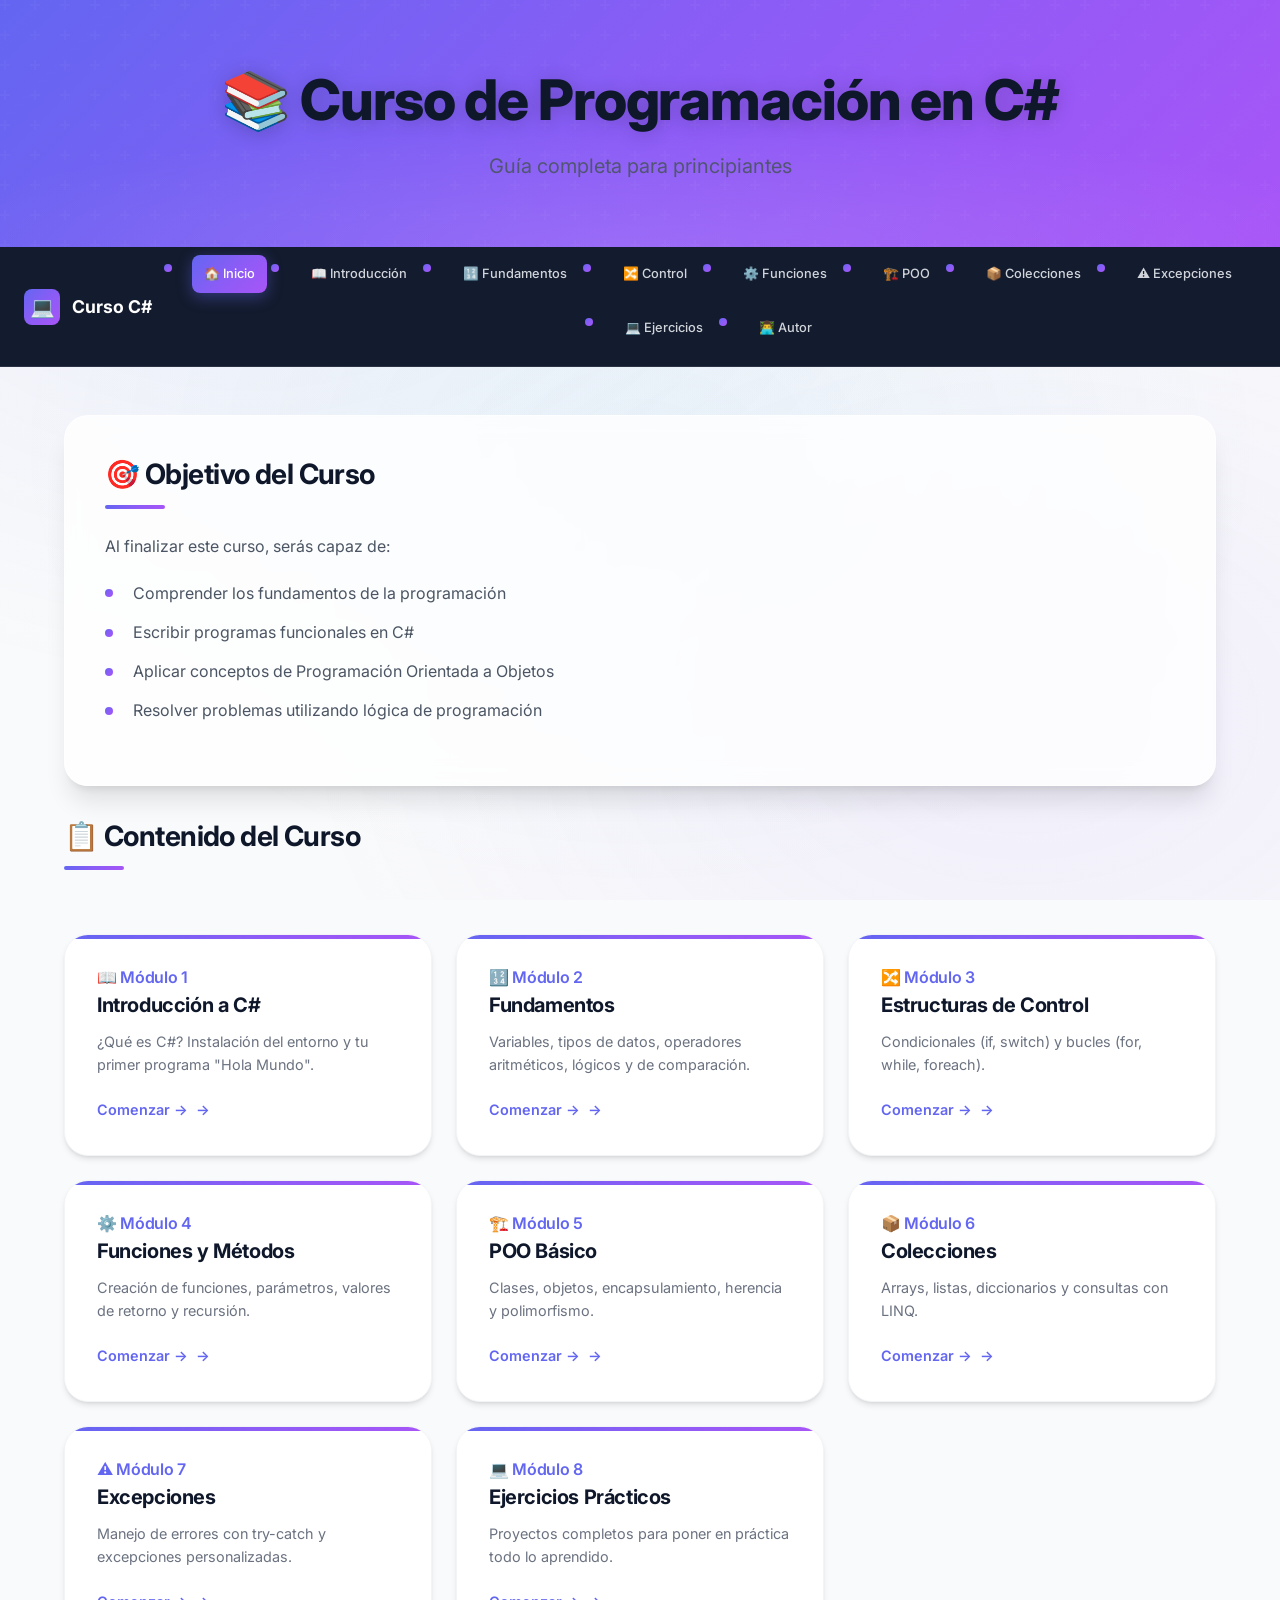
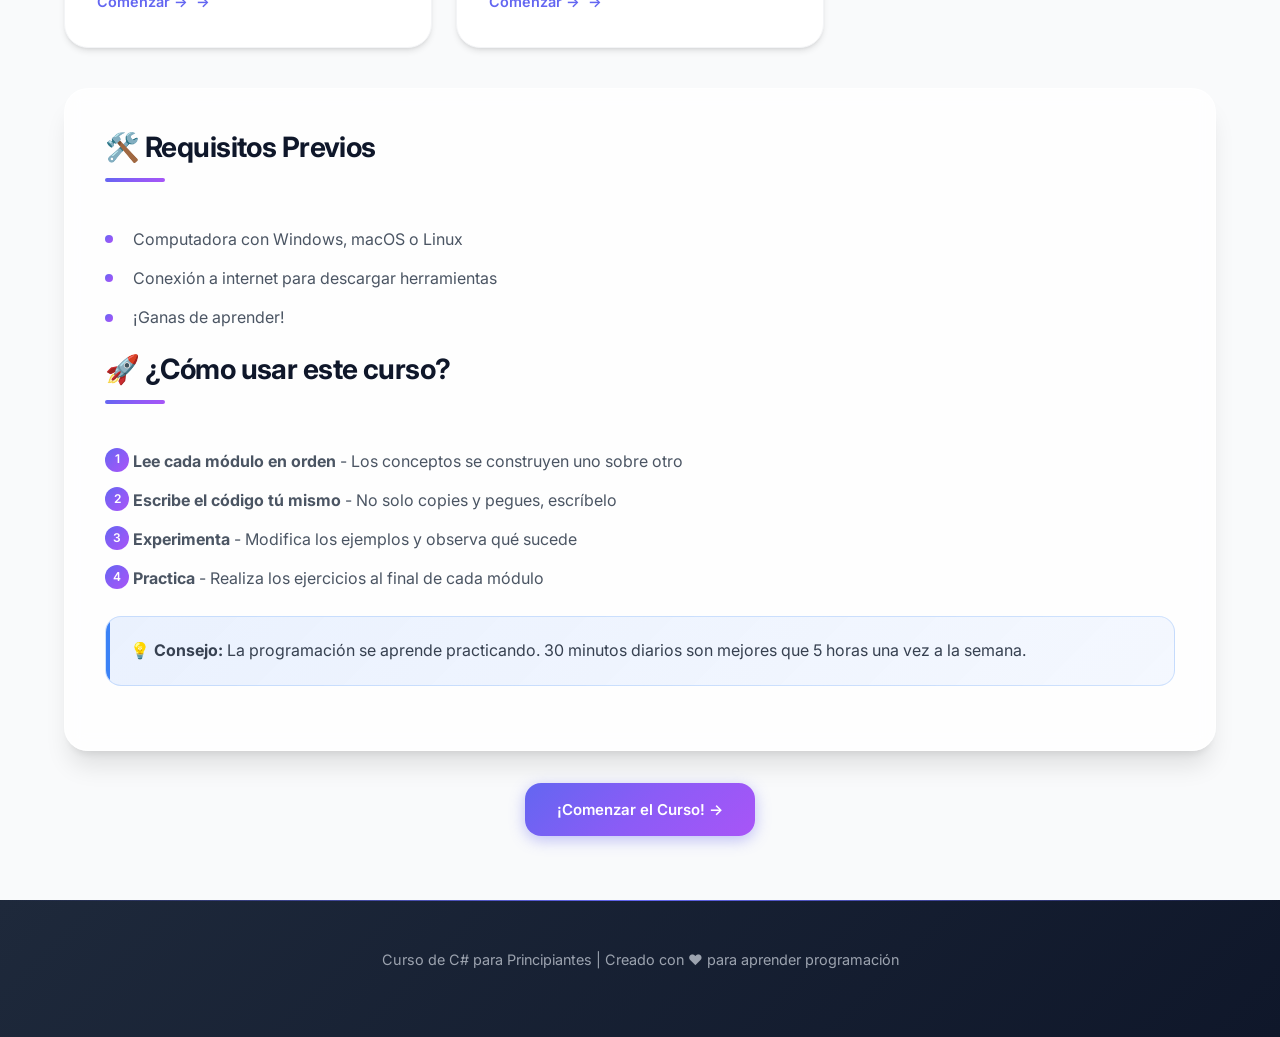
==== index.html @ 80a23704 "Curso de C# para principiantes" ====
<!DOCTYPE html>
<html lang="es">
<head>
    <meta charset="UTF-8">
    <meta name="viewport" content="width=device-width, initial-scale=1.0">
    <title>Curso de C# para Principiantes</title>
    <link rel="stylesheet" href="css/styles.css">
</head>
<body>
    <header>
        <h1>📚 Curso de Programación en C#</h1>
        <p>Guía completa para principiantes</p>
    </header>

    <nav>
        <div class="nav-container">
            <a href="index.html" class="nav-logo">
                <span class="nav-logo-icon">💻</span>
                <span>Curso C#</span>
            </a>
            <button class="nav-toggle" aria-label="Menú" onclick="this.classList.toggle('active'); document.querySelector('nav ul').classList.toggle('active');">
                <span></span>
                <span></span>
                <span></span>
            </button>
            <ul>
                <li><a href="index.html" class="active">🏠 Inicio</a></li>
                <li><a href="modulo-01.html">📖 Introducción</a></li>
                <li><a href="modulo-02.html">🔢 Fundamentos</a></li>
                <li><a href="modulo-03.html">🔀 Control</a></li>
                <li><a href="modulo-04.html">⚙️ Funciones</a></li>
                <li><a href="modulo-05.html">🏗️ POO</a></li>
                <li><a href="modulo-06.html">📦 Colecciones</a></li>
                <li><a href="modulo-07.html">⚠️ Excepciones</a></li>
                <li><a href="modulo-08.html">💻 Ejercicios</a></li>
                <li><a href="about.html">👨‍💻 Autor</a></li>
            </ul>
        </div>
    </nav>

    <main>
        <div class="container">
            <h2>🎯 Objetivo del Curso</h2>
            <p>Al finalizar este curso, serás capaz de:</p>
            <ul>
                <li>Comprender los fundamentos de la programación</li>
                <li>Escribir programas funcionales en C#</li>
                <li>Aplicar conceptos de Programación Orientada a Objetos</li>
                <li>Resolver problemas utilizando lógica de programación</li>
            </ul>
        </div>

        <h2>📋 Contenido del Curso</h2>
        
        <div class="module-grid">
            <div class="module-card">
                <h3>📖 Módulo 1</h3>
                <h4>Introducción a C#</h4>
                <p>¿Qué es C#? Instalación del entorno y tu primer programa "Hola Mundo".</p>
                <a href="modulo-01.html">Comenzar →</a>
            </div>

            <div class="module-card">
                <h3>🔢 Módulo 2</h3>
                <h4>Fundamentos</h4>
                <p>Variables, tipos de datos, operadores aritméticos, lógicos y de comparación.</p>
                <a href="modulo-02.html">Comenzar →</a>
            </div>

            <div class="module-card">
                <h3>🔀 Módulo 3</h3>
                <h4>Estructuras de Control</h4>
                <p>Condicionales (if, switch) y bucles (for, while, foreach).</p>
                <a href="modulo-03.html">Comenzar →</a>
            </div>

            <div class="module-card">
                <h3>⚙️ Módulo 4</h3>
                <h4>Funciones y Métodos</h4>
                <p>Creación de funciones, parámetros, valores de retorno y recursión.</p>
                <a href="modulo-04.html">Comenzar →</a>
            </div>

            <div class="module-card">
                <h3>🏗️ Módulo 5</h3>
                <h4>POO Básico</h4>
                <p>Clases, objetos, encapsulamiento, herencia y polimorfismo.</p>
                <a href="modulo-05.html">Comenzar →</a>
            </div>

            <div class="module-card">
                <h3>📦 Módulo 6</h3>
                <h4>Colecciones</h4>
                <p>Arrays, listas, diccionarios y consultas con LINQ.</p>
                <a href="modulo-06.html">Comenzar →</a>
            </div>

            <div class="module-card">
                <h3>⚠️ Módulo 7</h3>
                <h4>Excepciones</h4>
                <p>Manejo de errores con try-catch y excepciones personalizadas.</p>
                <a href="modulo-07.html">Comenzar →</a>
            </div>

            <div class="module-card">
                <h3>💻 Módulo 8</h3>
                <h4>Ejercicios Prácticos</h4>
                <p>Proyectos completos para poner en práctica todo lo aprendido.</p>
                <a href="modulo-08.html">Comenzar →</a>
            </div>
        </div>

        <div class="container">
            <h2>🛠️ Requisitos Previos</h2>
            <ul>
                <li>Computadora con Windows, macOS o Linux</li>
                <li>Conexión a internet para descargar herramientas</li>
                <li>¡Ganas de aprender!</li>
            </ul>

            <h2>🚀 ¿Cómo usar este curso?</h2>
            <ol>
                <li><strong>Lee cada módulo en orden</strong> - Los conceptos se construyen uno sobre otro</li>
                <li><strong>Escribe el código tú mismo</strong> - No solo copies y pegues, escríbelo</li>
                <li><strong>Experimenta</strong> - Modifica los ejemplos y observa qué sucede</li>
                <li><strong>Practica</strong> - Realiza los ejercicios al final de cada módulo</li>
            </ol>

            <div class="note note-info">
                <strong>💡 Consejo:</strong> La programación se aprende practicando. 30 minutos diarios son mejores que 5 horas una vez a la semana.
            </div>
        </div>

        <div style="text-align: center; margin-top: 2rem;">
            <a href="modulo-01.html" class="btn btn-primary">¡Comenzar el Curso! →</a>
        </div>
    </main>

    <footer>
        <p>Curso de C# para Principiantes | Creado con ❤️ para aprender programación</p>
    </footer>
</body>
</html>
---- css/styles.css ----
/* ============================================
   Curso de C# - Estilos Modernos 2024
   Glassmorphism + Gradientes + Animaciones
   ============================================ */

@import url('https://fonts.googleapis.com/css2?family=Inter:wght@300;400;500;600;700;800&family=JetBrains+Mono:wght@400;500&display=swap');

:root {
    /* Colores principales */
    --primary: #6366f1;
    --primary-dark: #4f46e5;
    --primary-light: #818cf8;
    --secondary: #8b5cf6;
    --accent: #06b6d4;
    
    /* Colores de estado */
    --success: #10b981;
    --warning: #f59e0b;
    --danger: #ef4444;
    --info: #3b82f6;
    
    /* Neutros */
    --dark: #0f172a;
    --dark-light: #1e293b;
    --gray-900: #111827;
    --gray-800: #1f2937;
    --gray-700: #374151;
    --gray-600: #4b5563;
    --gray-500: #6b7280;
    --gray-400: #9ca3af;
    --gray-300: #d1d5db;
    --gray-200: #e5e7eb;
    --gray-100: #f3f4f6;
    --gray-50: #f9fafb;
    --white: #ffffff;
    
    /* Código */
    --code-bg: #0d1117;
    --code-text: #e6edf3;
    
    /* Gradientes */
    --gradient-primary: linear-gradient(135deg, #6366f1 0%, #8b5cf6 50%, #a855f7 100%);
    --gradient-dark: linear-gradient(135deg, #1e293b 0%, #0f172a 100%);
    --gradient-glass: linear-gradient(135deg, rgba(255,255,255,0.1) 0%, rgba(255,255,255,0.05) 100%);
    
    /* Sombras */
    --shadow-sm: 0 1px 2px 0 rgb(0 0 0 / 0.05);
    --shadow: 0 4px 6px -1px rgb(0 0 0 / 0.1), 0 2px 4px -2px rgb(0 0 0 / 0.1);
    --shadow-md: 0 10px 15px -3px rgb(0 0 0 / 0.1), 0 4px 6px -4px rgb(0 0 0 / 0.1);
    --shadow-lg: 0 20px 25px -5px rgb(0 0 0 / 0.1), 0 8px 10px -6px rgb(0 0 0 / 0.1);
    --shadow-xl: 0 25px 50px -12px rgb(0 0 0 / 0.25);
    --shadow-glow: 0 0 40px rgba(99, 102, 241, 0.3);
    
    /* Bordes */
    --radius-sm: 0.375rem;
    --radius: 0.5rem;
    --radius-md: 0.75rem;
    --radius-lg: 1rem;
    --radius-xl: 1.5rem;
    --radius-2xl: 2rem;
    
    /* Transiciones */
    --transition-fast: 150ms cubic-bezier(0.4, 0, 0.2, 1);
    --transition: 300ms cubic-bezier(0.4, 0, 0.2, 1);
    --transition-slow: 500ms cubic-bezier(0.4, 0, 0.2, 1);
}

/* Reset y Base */
*, *::before, *::after {
    margin: 0;
    padding: 0;
    box-sizing: border-box;
}

html {
    scroll-behavior: smooth;
}

body {
    font-family: 'Inter', -apple-system, BlinkMacSystemFont, 'Segoe UI', Roboto, sans-serif;
    font-size: 16px;
    line-height: 1.7;
    color: var(--gray-700);
    background: var(--gray-50);
    min-height: 100vh;
    -webkit-font-smoothing: antialiased;
    -moz-osx-font-smoothing: grayscale;
}

/* Fondo animado */
body::before {
    content: '';
    position: fixed;
    top: 0;
    left: 0;
    width: 100%;
    height: 100%;
    background: 
        radial-gradient(ellipse at 20% 20%, rgba(99, 102, 241, 0.08) 0%, transparent 50%),
        radial-gradient(ellipse at 80% 80%, rgba(139, 92, 246, 0.08) 0%, transparent 50%),
        radial-gradient(ellipse at 50% 50%, rgba(6, 182, 212, 0.05) 0%, transparent 70%);
    pointer-events: none;
    z-index: -1;
}

/* ============================================
   HEADER
   ============================================ */
header {
    background: var(--gradient-primary);
    color: var(--white);
    padding: 4rem 2rem;
    text-align: center;
    position: relative;
    overflow: hidden;
}

header::before {
    content: '';
    position: absolute;
    top: 0;
    left: 0;
    right: 0;
    bottom: 0;
    background: url("data:image/svg+xml,%3Csvg width='60' height='60' viewBox='0 0 60 60' xmlns='http://www.w3.org/2000/svg'%3E%3Cg fill='none' fill-rule='evenodd'%3E%3Cg fill='%23ffffff' fill-opacity='0.05'%3E%3Cpath d='M36 34v-4h-2v4h-4v2h4v4h2v-4h4v-2h-4zm0-30V0h-2v4h-4v2h4v4h2V6h4V4h-4zM6 34v-4H4v4H0v2h4v4h2v-4h4v-2H6zM6 4V0H4v4H0v2h4v4h2V6h4V4H6z'/%3E%3C/g%3E%3C/g%3E%3C/svg%3E");
    opacity: 0.5;
}

header::after {
    content: '';
    position: absolute;
    bottom: -50%;
    left: -10%;
    width: 120%;
    height: 100%;
    background: radial-gradient(ellipse, rgba(255,255,255,0.1) 0%, transparent 70%);
    pointer-events: none;
}

header h1 {
    font-size: clamp(2rem, 5vw, 3.5rem);
    font-weight: 800;
    margin-bottom: 0.75rem;
    position: relative;
    z-index: 1;
    text-shadow: 0 2px 20px rgba(0,0,0,0.2);
    letter-spacing: -0.02em;
}

header p {
    font-size: clamp(1rem, 2vw, 1.25rem);
    opacity: 0.9;
    position: relative;
    z-index: 1;
    font-weight: 400;
    max-width: 600px;
    margin: 0 auto;
}

/* ============================================
   NAVEGACIÓN MEJORADA - INTERACTIVA
   ============================================ */
nav {
    background: rgba(15, 23, 42, 0.98);
    backdrop-filter: blur(20px);
    -webkit-backdrop-filter: blur(20px);
    padding: 0;
    position: sticky;
    top: 0;
    z-index: 1000;
    border-bottom: 1px solid rgba(255,255,255,0.1);
}

.nav-container {
    max-width: 1400px;
    margin: 0 auto;
    display: flex;
    justify-content: space-between;
    align-items: center;
    padding: 0 1.5rem;
}

.nav-logo {
    display: flex;
    align-items: center;
    gap: 0.75rem;
    color: var(--white);
    text-decoration: none;
    font-weight: 700;
    font-size: 1.1rem;
    padding: 1rem 0;
}

.nav-logo-icon {
    width: 36px;
    height: 36px;
    background: var(--gradient-primary);
    border-radius: var(--radius);
    display: flex;
    align-items: center;
    justify-content: center;
    font-size: 1.25rem;
}

/* Hamburger Menu Button */
.nav-toggle {
    display: none;
    flex-direction: column;
    justify-content: center;
    align-items: center;
    width: 44px;
    height: 44px;
    background: transparent;
    border: none;
    cursor: pointer;
    padding: 0.5rem;
    border-radius: var(--radius);
    transition: background var(--transition);
}

.nav-toggle:hover {
    background: rgba(255, 255, 255, 0.1);
}

.nav-toggle span {
    display: block;
    width: 24px;
    height: 2px;
    background: var(--white);
    border-radius: 2px;
    transition: all var(--transition);
    transform-origin: center;
}

.nav-toggle span:nth-child(1) {
    margin-bottom: 6px;
}

.nav-toggle span:nth-child(3) {
    margin-top: 6px;
}

/* Hamburger Animation */
.nav-toggle.active span:nth-child(1) {
    transform: rotate(45deg) translate(5px, 6px);
}

.nav-toggle.active span:nth-child(2) {
    opacity: 0;
    transform: scaleX(0);
}

.nav-toggle.active span:nth-child(3) {
    transform: rotate(-45deg) translate(5px, -6px);
}

/* Navigation Menu */
nav ul {
    list-style: none;
    display: flex;
    justify-content: center;
    align-items: center;
    flex-wrap: wrap;
    gap: 0.25rem;
    margin: 0;
    padding: 0.5rem 0;
}

nav li {
    position: relative;
}

nav a {
    color: var(--gray-300);
    text-decoration: none;
    padding: 0.5rem 0.75rem;
    border-radius: var(--radius);
    font-size: 0.8rem;
    font-weight: 500;
    transition: all var(--transition);
    position: relative;
    display: flex;
    align-items: center;
    gap: 0.35rem;
    white-space: nowrap;
}

nav a::after {
    content: '';
    position: absolute;
    bottom: 0;
    left: 50%;
    width: 0;
    height: 2px;
    background: var(--gradient-primary);
    transition: all var(--transition);
    transform: translateX(-50%);
    border-radius: 2px;
}

nav a:hover {
    color: var(--white);
    background: rgba(255, 255, 255, 0.05);
}

nav a:hover::after {
    width: 80%;
}

nav a.active {
    color: var(--white);
    background: var(--gradient-primary);
    box-shadow: 0 4px 15px rgba(99, 102, 241, 0.4);
}

nav a.active::after {
    display: none;
}


/* Mobile Responsive */
@media (max-width: 1100px) {
    .nav-toggle {
        display: flex;
    }

    nav ul {
        position: fixed;
        top: 60px;
        left: 0;
        right: 0;
        bottom: 0;
        flex-direction: column;
        background: rgba(15, 23, 42, 0.98);
        backdrop-filter: blur(20px);
        -webkit-backdrop-filter: blur(20px);
        padding: 1.5rem;
        gap: 0.5rem;
        transform: translateX(-100%);
        transition: transform var(--transition-slow);
        overflow-y: auto;
        justify-content: flex-start;
        align-items: stretch;
        flex-wrap: nowrap;
    }

    nav ul.active {
        transform: translateX(0);
    }

    nav li {
        width: 100%;
    }

    nav a {
        width: 100%;
        padding: 1rem 1.5rem;
        font-size: 1rem;
        border-radius: var(--radius-lg);
        justify-content: flex-start;
    }

    nav a::after {
        display: none;
    }

    nav a:hover {
        background: rgba(99, 102, 241, 0.2);
        transform: translateX(10px);
    }

    nav a.active {
        background: var(--gradient-primary);
    }

    /* Staggered animation for menu items */
    nav ul.active li {
        animation: slideInLeft 0.4s ease forwards;
        opacity: 0;
    }

    nav ul.active li:nth-child(1) { animation-delay: 0.05s; }
    nav ul.active li:nth-child(2) { animation-delay: 0.1s; }
    nav ul.active li:nth-child(3) { animation-delay: 0.15s; }
    nav ul.active li:nth-child(4) { animation-delay: 0.2s; }
    nav ul.active li:nth-child(5) { animation-delay: 0.25s; }
    nav ul.active li:nth-child(6) { animation-delay: 0.3s; }
    nav ul.active li:nth-child(7) { animation-delay: 0.35s; }
    nav ul.active li:nth-child(8) { animation-delay: 0.4s; }
    nav ul.active li:nth-child(9) { animation-delay: 0.45s; }
    nav ul.active li:nth-child(10) { animation-delay: 0.5s; }

    /* Hide tooltips on mobile */
    nav li[data-tooltip]::before,
    nav li[data-tooltip]::after {
        display: none;
    }
}

@keyframes slideInLeft {
    from {
        opacity: 0;
        transform: translateX(-30px);
    }
    to {
        opacity: 1;
        transform: translateX(0);
    }
}

/* ============================================
   CONTENIDO PRINCIPAL
   ============================================ */
main {
    max-width: 1200px;
    margin: 3rem auto;
    padding: 0 1.5rem;
}

/* Contenedores con Glassmorphism */
.container {
    background: rgba(255, 255, 255, 0.8);
    backdrop-filter: blur(10px);
    -webkit-backdrop-filter: blur(10px);
    border-radius: var(--radius-xl);
    padding: 2.5rem;
    margin-bottom: 2rem;
    border: 1px solid rgba(255, 255, 255, 0.5);
    box-shadow: var(--shadow-lg);
    transition: all var(--transition);
}

.container:hover {
    box-shadow: var(--shadow-xl);
    transform: translateY(-2px);
}

/* ============================================
   TIPOGRAFÍA
   ============================================ */
h1, h2, h3, h4, h5, h6 {
    color: var(--dark);
    font-weight: 700;
    line-height: 1.3;
    letter-spacing: -0.02em;
}

h2 {
    font-size: 1.75rem;
    margin-bottom: 1.5rem;
    padding-bottom: 1rem;
    position: relative;
    display: inline-block;
}

h2::after {
    content: '';
    position: absolute;
    bottom: 0;
    left: 0;
    width: 60px;
    height: 4px;
    background: var(--gradient-primary);
    border-radius: 2px;
}

h3 {
    font-size: 1.25rem;
    color: var(--gray-800);
    margin-top: 2rem;
    margin-bottom: 1rem;
}

h4 {
    font-size: 1.125rem;
    color: var(--gray-700);
    margin-bottom: 0.75rem;
}

p {
    margin-bottom: 1rem;
    color: var(--gray-600);
}

/* ============================================
   BLOQUES DE CÓDIGO
   ============================================ */
pre {
    background: var(--code-bg);
    color: var(--code-text);
    padding: 1.75rem;
    border-radius: var(--radius-lg);
    overflow-x: auto;
    margin: 1.5rem 0;
    font-family: 'JetBrains Mono', 'Fira Code', 'Consolas', monospace;
    font-size: 0.875rem;
    line-height: 1.7;
    border: 1px solid rgba(255,255,255,0.1);
    box-shadow: var(--shadow-lg), inset 0 1px 0 rgba(255,255,255,0.05);
    position: relative;
}

pre::before {
    content: '';
    position: absolute;
    top: 0;
    left: 0;
    right: 0;
    height: 3px;
    background: var(--gradient-primary);
    border-radius: var(--radius-lg) var(--radius-lg) 0 0;
}

code {
    font-family: 'JetBrains Mono', 'Fira Code', 'Consolas', monospace;
    background: linear-gradient(135deg, rgba(99, 102, 241, 0.1), rgba(139, 92, 246, 0.1));
    padding: 0.2rem 0.5rem;
    border-radius: var(--radius-sm);
    color: var(--primary-dark);
    font-size: 0.875em;
    font-weight: 500;
}

pre code {
    background: none;
    padding: 0;
    color: inherit;
    font-weight: 400;
}

/* Syntax Highlighting mejorado */
.keyword { color: #ff79c6; font-weight: 500; }
.string { color: #f1fa8c; }
.comment { color: #6272a4; font-style: italic; }
.number { color: #bd93f9; }
.class-name { color: #8be9fd; font-weight: 500; }
.method { color: #50fa7b; }

/* ============================================
   TABLAS
   ============================================ */
table {
    width: 100%;
    border-collapse: separate;
    border-spacing: 0;
    margin: 1.5rem 0;
    border-radius: var(--radius-lg);
    overflow: hidden;
    box-shadow: var(--shadow);
}

th, td {
    padding: 1rem 1.25rem;
    text-align: left;
}

th {
    background: var(--gradient-primary);
    color: var(--white);
    font-weight: 600;
    font-size: 0.875rem;
    text-transform: uppercase;
    letter-spacing: 0.05em;
}

td {
    background: var(--white);
    border-bottom: 1px solid var(--gray-100);
}

tr:last-child td {
    border-bottom: none;
}

tbody tr {
    transition: all var(--transition);
}

tbody tr:hover {
    background: linear-gradient(135deg, rgba(99, 102, 241, 0.05), rgba(139, 92, 246, 0.05));
}

tbody tr:hover td {
    background: transparent;
}

/* ============================================
   NOTAS Y ALERTAS
   ============================================ */
.note {
    padding: 1.25rem 1.5rem;
    border-radius: var(--radius-lg);
    margin: 1.5rem 0;
    position: relative;
    overflow: hidden;
}

.note::before {
    content: '';
    position: absolute;
    left: 0;
    top: 0;
    bottom: 0;
    width: 4px;
}

.note-info {
    background: linear-gradient(135deg, rgba(59, 130, 246, 0.1), rgba(59, 130, 246, 0.05));
    border: 1px solid rgba(59, 130, 246, 0.2);
}
.note-info::before { background: var(--info); }

.note-success {
    background: linear-gradient(135deg, rgba(16, 185, 129, 0.1), rgba(16, 185, 129, 0.05));
    border: 1px solid rgba(16, 185, 129, 0.2);
}
.note-success::before { background: var(--success); }

.note-warning {
    background: linear-gradient(135deg, rgba(245, 158, 11, 0.1), rgba(245, 158, 11, 0.05));
    border: 1px solid rgba(245, 158, 11, 0.2);
}
.note-warning::before { background: var(--warning); }

.note-danger {
    background: linear-gradient(135deg, rgba(239, 68, 68, 0.1), rgba(239, 68, 68, 0.05));
    border: 1px solid rgba(239, 68, 68, 0.2);
}
.note-danger::before { background: var(--danger); }

/* ============================================
   TARJETAS DE MÓDULOS
   ============================================ */
.module-grid {
    display: grid;
    grid-template-columns: repeat(auto-fit, minmax(300px, 1fr));
    gap: 1.5rem;
    margin: 2.5rem 0;
}

.module-card {
    background: var(--white);
    border-radius: var(--radius-xl);
    padding: 2rem;
    position: relative;
    overflow: hidden;
    border: 1px solid var(--gray-100);
    box-shadow: var(--shadow);
    transition: all var(--transition);
}

.module-card::before {
    content: '';
    position: absolute;
    top: 0;
    left: 0;
    right: 0;
    height: 4px;
    background: var(--gradient-primary);
}

.module-card::after {
    content: '';
    position: absolute;
    top: 0;
    left: 0;
    width: 100%;
    height: 100%;
    background: var(--gradient-primary);
    opacity: 0;
    transition: opacity var(--transition);
    z-index: 0;
}

.module-card:hover {
    transform: translateY(-8px);
    box-shadow: var(--shadow-xl), var(--shadow-glow);
    border-color: transparent;
}

.module-card:hover::after {
    opacity: 0.03;
}

.module-card > * {
    position: relative;
    z-index: 1;
}

.module-card h3 {
    font-size: 1rem;
    color: var(--primary);
    margin-bottom: 0.25rem;
    margin-top: 0;
    font-weight: 600;
}

.module-card h4 {
    font-size: 1.25rem;
    color: var(--dark);
    margin-bottom: 0.75rem;
    font-weight: 700;
}

.module-card p {
    color: var(--gray-500);
    font-size: 0.9rem;
    line-height: 1.6;
    margin-bottom: 1.25rem;
}

.module-card a {
    display: inline-flex;
    align-items: center;
    gap: 0.5rem;
    color: var(--primary);
    text-decoration: none;
    font-weight: 600;
    font-size: 0.9rem;
    transition: all var(--transition);
}

.module-card a::after {
    content: '→';
    transition: transform var(--transition);
}

.module-card a:hover {
    color: var(--primary-dark);
    gap: 0.75rem;
}

.module-card a:hover::after {
    transform: translateX(4px);
}

/* ============================================
   BOTONES
   ============================================ */
.btn {
    display: inline-flex;
    align-items: center;
    justify-content: center;
    gap: 0.5rem;
    padding: 0.875rem 2rem;
    border-radius: var(--radius-lg);
    text-decoration: none;
    font-weight: 600;
    font-size: 0.9375rem;
    transition: all var(--transition);
    cursor: pointer;
    border: none;
    position: relative;
    overflow: hidden;
}

.btn::before {
    content: '';
    position: absolute;
    top: 0;
    left: -100%;
    width: 100%;
    height: 100%;
    background: linear-gradient(90deg, transparent, rgba(255,255,255,0.2), transparent);
    transition: left 0.5s;
}

.btn:hover::before {
    left: 100%;
}

.btn-primary {
    background: var(--gradient-primary);
    color: var(--white);
    box-shadow: 0 4px 15px rgba(99, 102, 241, 0.4);
}

.btn-primary:hover {
    transform: translateY(-3px);
    box-shadow: 0 8px 25px rgba(99, 102, 241, 0.5);
}

.btn-secondary {
    background: var(--gray-100);
    color: var(--gray-700);
    border: 1px solid var(--gray-200);
}

.btn-secondary:hover {
    background: var(--gray-200);
    transform: translateY(-3px);
    box-shadow: var(--shadow-md);
}

/* ============================================
   LISTAS
   ============================================ */
ul, ol {
    margin: 1.25rem 0;
    padding-left: 0;
    list-style: none;
}

ul li, ol li {
    position: relative;
    padding-left: 1.75rem;
    margin-bottom: 0.75rem;
    color: var(--gray-600);
}

ul li::before {
    content: '';
    position: absolute;
    left: 0;
    top: 0.6em;
    width: 8px;
    height: 8px;
    background: var(--gradient-primary);
    border-radius: 50%;
}

ol {
    counter-reset: list-counter;
}

ol li {
    counter-increment: list-counter;
}

ol li::before {
    content: counter(list-counter);
    position: absolute;
    left: 0;
    top: 0;
    width: 1.5rem;
    height: 1.5rem;
    background: var(--gradient-primary);
    color: var(--white);
    border-radius: 50%;
    font-size: 0.75rem;
    font-weight: 600;
    display: flex;
    align-items: center;
    justify-content: center;
}

/* ============================================
   FOOTER
   ============================================ */
footer {
    background: var(--gradient-dark);
    color: var(--gray-400);
    text-align: center;
    padding: 3rem 2rem;
    margin-top: 4rem;
    position: relative;
}

footer::before {
    content: '';
    position: absolute;
    top: 0;
    left: 0;
    right: 0;
    height: 1px;
    background: linear-gradient(90deg, transparent, var(--primary), transparent);
}

footer p {
    color: var(--gray-400);
    font-size: 0.9rem;
}

footer a {
    color: var(--primary-light);
    text-decoration: none;
    transition: color var(--transition);
}

footer a:hover {
    color: var(--white);
}

/* ============================================
   RESPONSIVE
   ============================================ */
@media (max-width: 768px) {
    header {
        padding: 3rem 1.5rem;
    }
    
    header h1 {
        font-size: 1.75rem;
    }
    
    nav {
        padding: 0.75rem 1rem;
    }
    
    nav ul {
        gap: 0.25rem;
    }
    
    nav a {
        padding: 0.5rem 0.75rem;
        font-size: 0.8rem;
    }
    
    main {
        padding: 0 1rem;
        margin: 2rem auto;
    }
    
    .container {
        padding: 1.5rem;
        border-radius: var(--radius-lg);
    }
    
    .module-grid {
        grid-template-columns: 1fr;
    }
    
    h2 {
        font-size: 1.5rem;
    }
    
    pre {
        padding: 1.25rem;
        font-size: 0.8rem;
    }
    
    table {
        display: block;
        overflow-x: auto;
    }
}

@media (max-width: 480px) {
    nav ul {
        flex-direction: column;
        align-items: stretch;
    }
    
    nav a {
        text-align: center;
    }
    
    .btn {
        width: 100%;
        justify-content: center;
    }
}

/* ============================================
   ANIMACIONES
   ============================================ */
@keyframes fadeInUp {
    from {
        opacity: 0;
        transform: translateY(20px);
    }
    to {
        opacity: 1;
        transform: translateY(0);
    }
}

@keyframes pulse {
    0%, 100% {
        opacity: 1;
    }
    50% {
        opacity: 0.7;
    }
}

.container {
    animation: fadeInUp 0.5s ease-out;
}

.module-card {
    animation: fadeInUp 0.5s ease-out;
    animation-fill-mode: both;
}

.module-card:nth-child(1) { animation-delay: 0.1s; }
.module-card:nth-child(2) { animation-delay: 0.2s; }
.module-card:nth-child(3) { animation-delay: 0.3s; }
.module-card:nth-child(4) { animation-delay: 0.4s; }
.module-card:nth-child(5) { animation-delay: 0.5s; }
.module-card:nth-child(6) { animation-delay: 0.6s; }
.module-card:nth-child(7) { animation-delay: 0.7s; }
.module-card:nth-child(8) { animation-delay: 0.8s; }

/* ============================================
   SCROLLBAR PERSONALIZADO
   ============================================ */
::-webkit-scrollbar {
    width: 10px;
    height: 10px;
}

::-webkit-scrollbar-track {
    background: var(--gray-100);
}

::-webkit-scrollbar-thumb {
    background: var(--gradient-primary);
    border-radius: 5px;
}

::-webkit-scrollbar-thumb:hover {
    background: var(--primary-dark);
}

/* ============================================
   SELECCIÓN DE TEXTO
   ============================================ */
::selection {
    background: rgba(99, 102, 241, 0.3);
    color: var(--dark);
}

/* ============================================
   PRINT STYLES
   ============================================ */
@media print {
    nav, footer {
        display: none;
    }
    
    body::before {
        display: none;
    }
    
    .container {
        box-shadow: none;
        border: 1px solid var(--gray-300);
        break-inside: avoid;
    }
    
    pre {
        white-space: pre-wrap;
        word-wrap: break-word;
    }
}
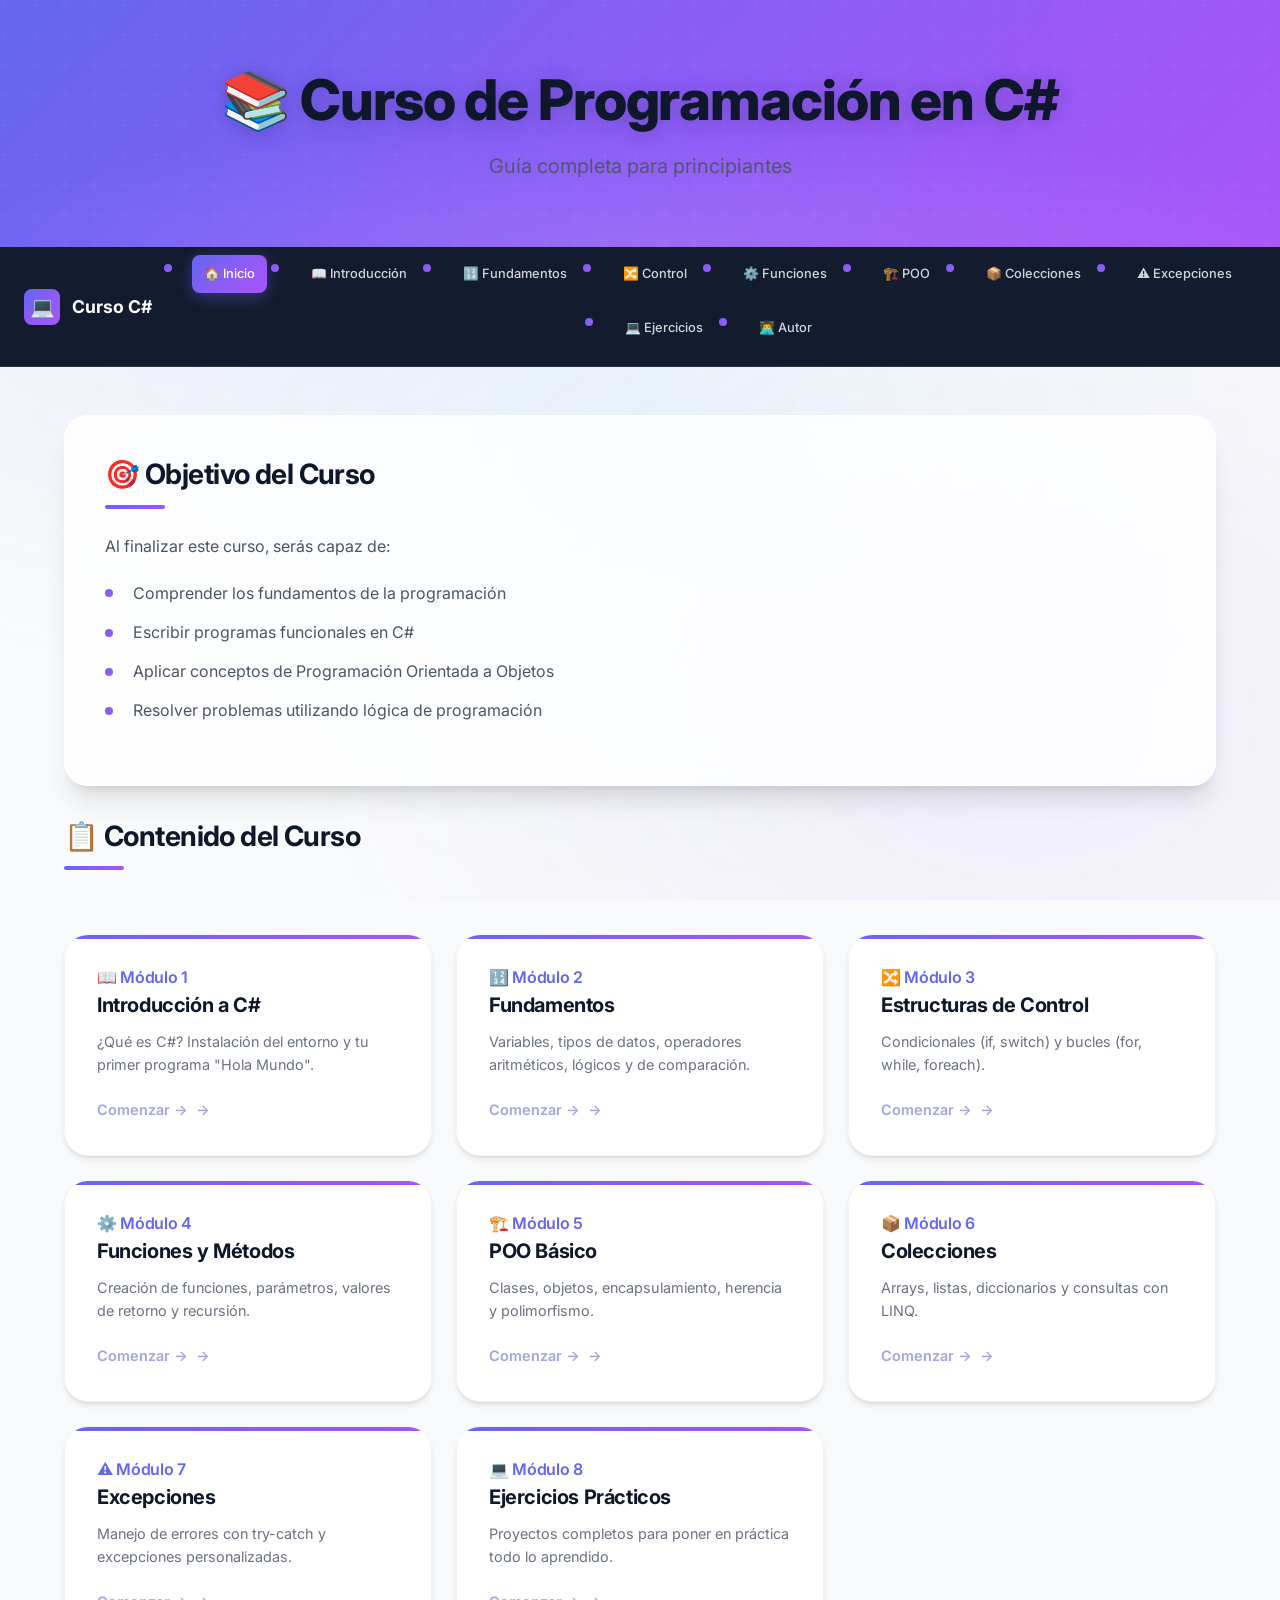
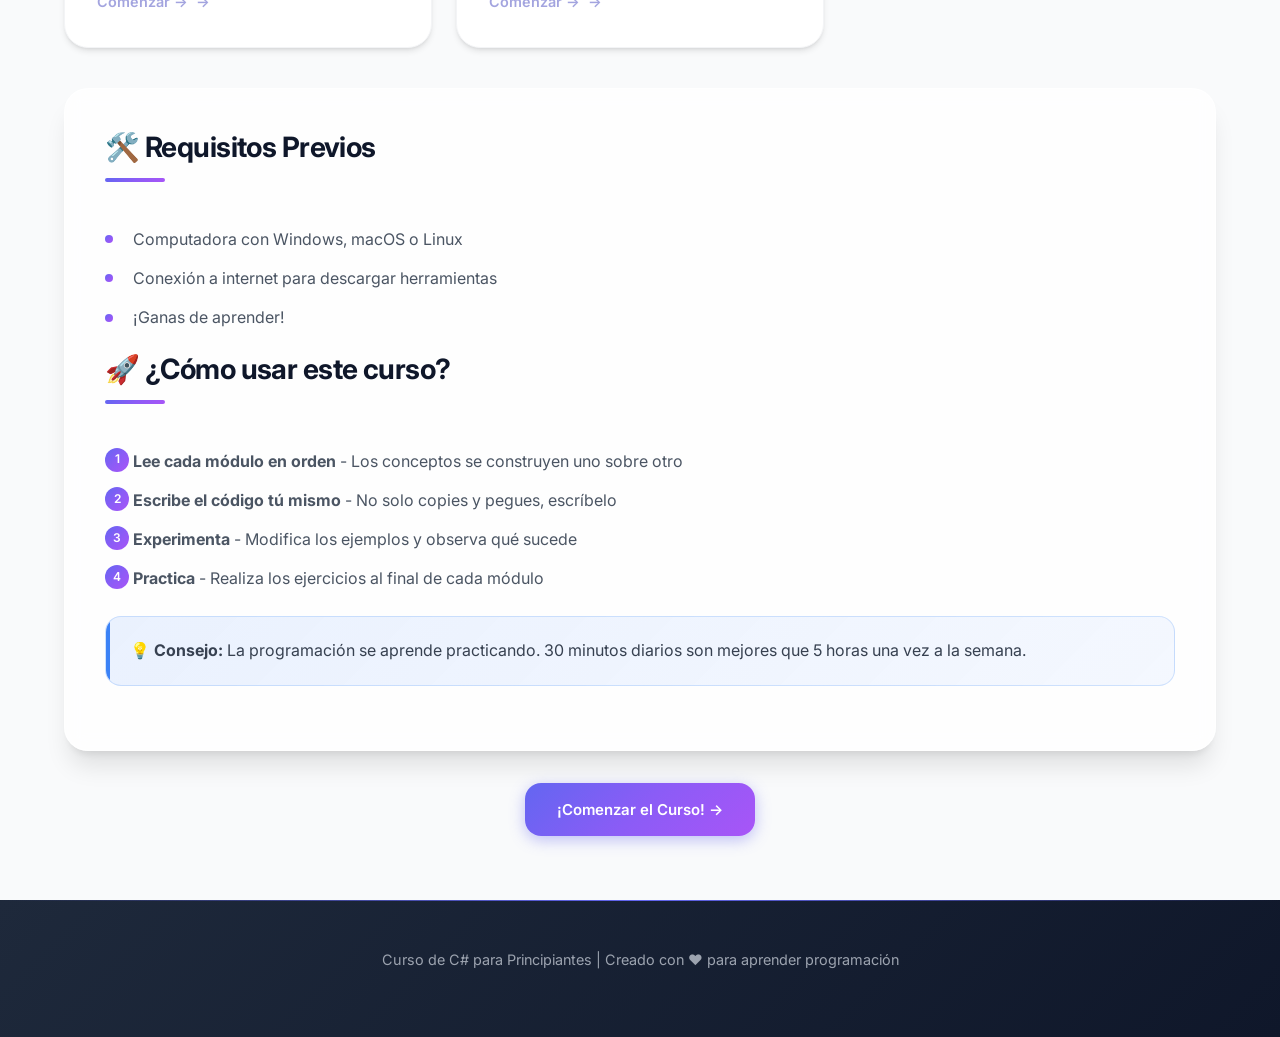
==== commit f776cfdd: "Add module locking mechanism and quizzes for course progression - Implemented a security code prompt" ====
--- a/index.html
+++ b/index.html
@@ -132,12 +132,74 @@
         </div>
 
         <div style="text-align: center; margin-top: 2rem;">
-            <a href="modulo-01.html" class="btn btn-primary">¡Comenzar el Curso! →</a>
+            <a id="start-course" href="modulo-01.html" class="btn btn-primary">¡Comenzar el Curso! →</a>
         </div>
     </main>
 
     <footer>
         <p>Curso de C# para Principiantes | Creado con ❤️ para aprender programación</p>
     </footer>
+</footer>
+    <script>
+    (function(){
+        var securityCode = 'ACCESO2026'; // código por defecto (ajustable)
+
+        function init(){
+            // interceptar botón iniciar
+            var start = document.getElementById('start-course');
+            if(start){
+                start.addEventListener('click', function(e){
+                    if(sessionStorage.getItem('courseUnlocked') === 'true') return; // ya desbloqueado
+                    e.preventDefault();
+                    var code = prompt('Ingresa el código de seguridad para comenzar el curso:');
+                    if(code === securityCode){
+                        sessionStorage.setItem('courseUnlocked','true');
+                        updateModuleLinks();
+                        window.location.href = start.getAttribute('href');
+                    } else {
+                        alert('Código incorrecto. No puedes iniciar el curso.');
+                    }
+                });
+            }
+
+            updateModuleLinks();
+        }
+
+        function updateModuleLinks(){
+            var anchors = document.querySelectorAll('.module-card a[href^="modulo-"]');
+            anchors.forEach(function(a){
+                var href = a.getAttribute('href');
+                var m = href.match(/modulo-(\d+)\.html/);
+                if(!m) return;
+                var num = parseInt(m[1],10);
+
+                // reset state and listeners
+                a.classList.add('disabled');
+                a.removeEventListener('click', allowNav);
+                a.removeEventListener('click', blockedNav);
+                a.onclick = null;
+
+                // only allow if course unlocked and previous module done (or it's module 1)
+                var courseUnlocked = sessionStorage.getItem('courseUnlocked') === 'true';
+                var prevDone = num === 1 ? courseUnlocked : sessionStorage.getItem('module' + (num-1) + 'Done') === 'true';
+                if(prevDone){
+                    a.classList.remove('disabled');
+                    a.addEventListener('click', allowNav);
+                } else {
+                    a.addEventListener('click', blockedNav);
+                }
+            });
+        }
+
+        function allowNav(e){ /* no-op placeholder for possible future behavior */ }
+        function blockedNav(e){
+            e.preventDefault();
+            alert('Debes completar los módulos previos para desbloquear este módulo.');
+        }
+
+        document.addEventListener('DOMContentLoaded', init);
+        window.updateModuleLinks = updateModuleLinks; // exposer para módulos
+    })();
+    </script>
 </body>
 </html>
--- a/css/styles.css
+++ b/css/styles.css
@@ -1044,3 +1044,40 @@
         word-wrap: break-word;
     }
 }
+
+/* ============================================
+   STATES: Disabled / Locked Modules
+   ============================================ */
+
+/* Visual for disabled links and buttons */
+.disabled, a.disabled, .btn.disabled {
+    pointer-events: none !important;
+    opacity: 0.6 !important;
+    filter: grayscale(30%);
+    cursor: not-allowed !important;
+}
+
+/* For nav links specifically */
+nav a.disabled {
+    color: var(--gray-400);
+    background: transparent;
+    box-shadow: none;
+}
+
+/* For module cards when locked */
+.module-card.locked {
+    opacity: 0.7;
+    filter: grayscale(20%);
+}
+
+/* Small badge to indicate locked state */
+.lock-badge {
+    display: inline-block;
+    font-size: 0.7rem;
+    padding: 0.25rem 0.5rem;
+    border-radius: 999px;
+    background: rgba(0,0,0,0.06);
+    color: var(--gray-600);
+    margin-left: 0.5rem;
+}
+
